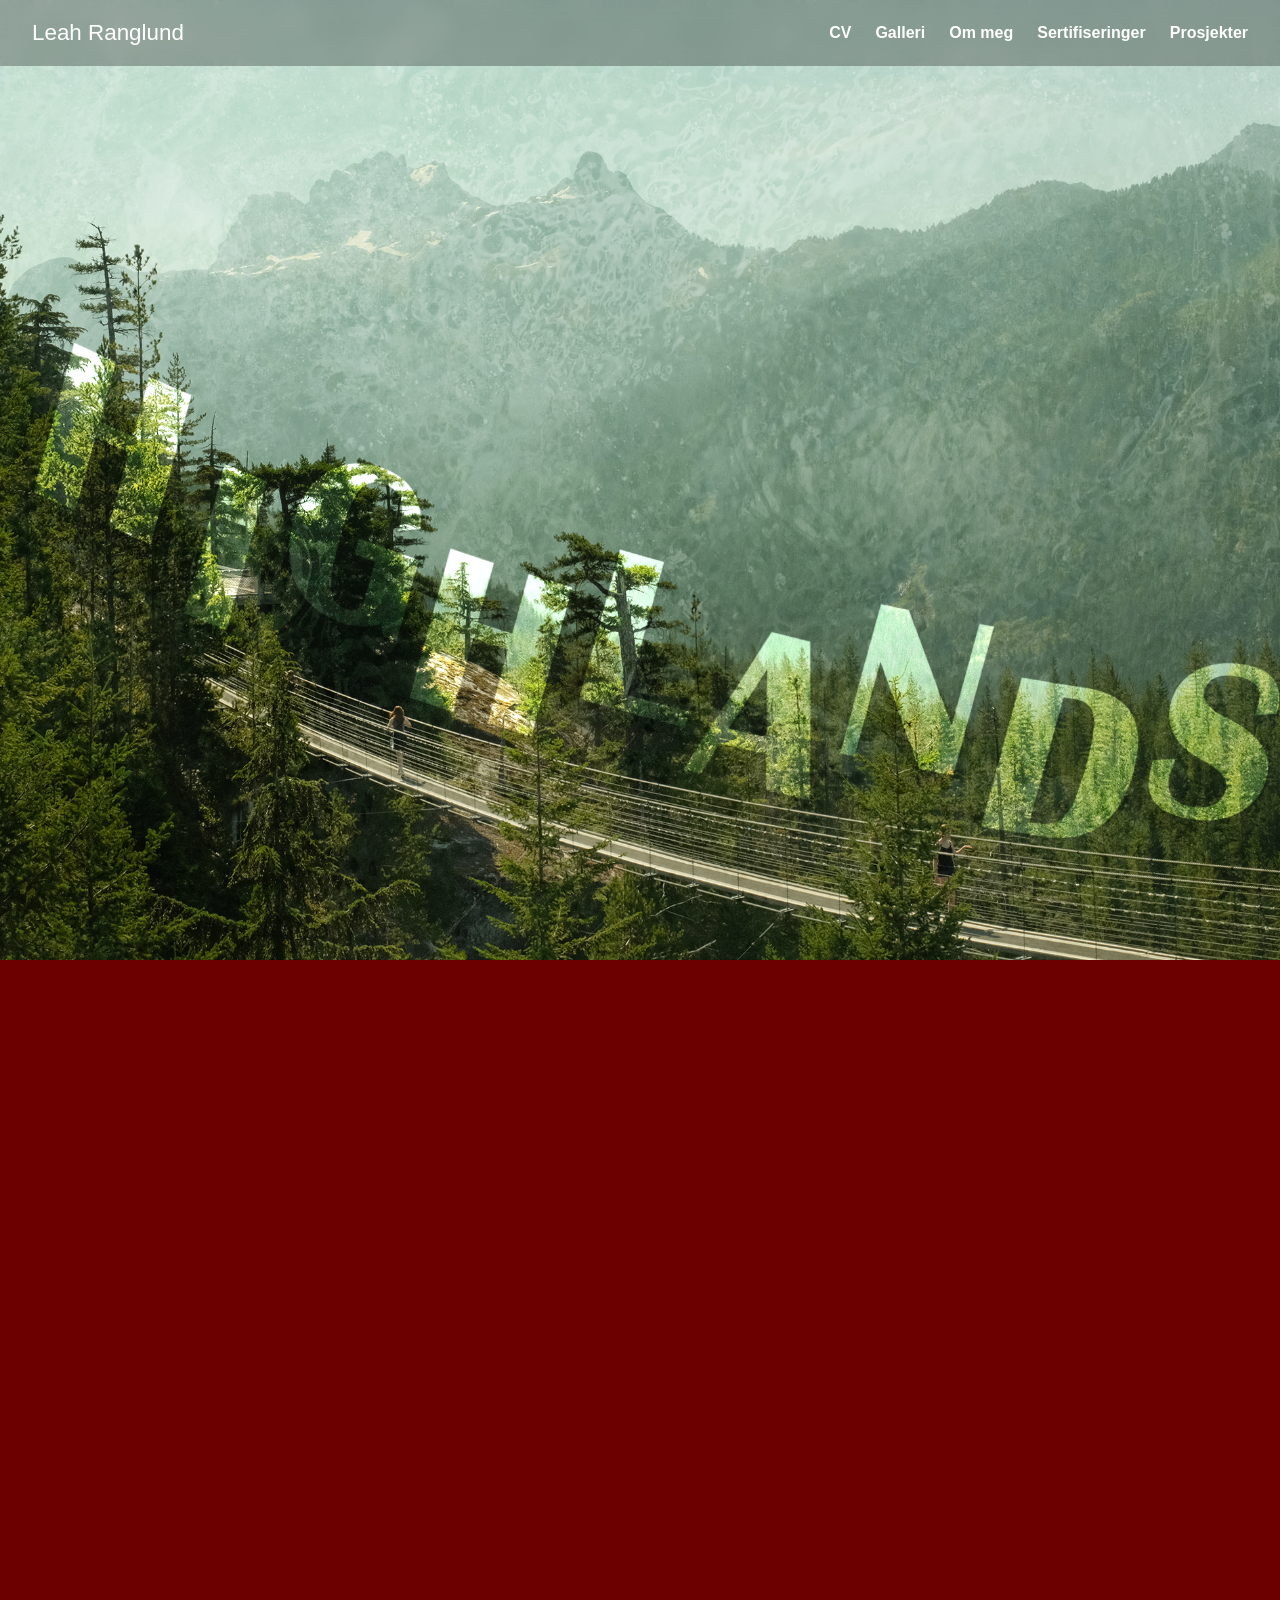
==== index.html @ 6a841941 "Changes made" ====
<!DOCTYPE html>
<html lang="no">
<head>
    <meta charset="UTF-8">
    <meta name="viewport" content="width=device-width, initial-scale=1.0">
    <title>Min portefølje</title>
    <link rel="stylesheet" href="styles.css">
</head>
<body class="home-body">
    <header class="home-header">
        <p class="logo">Leah Ranglund</p>

        <nav aria-label="Hovedmeny">
            <ul>
                <li><a href="CV/Leah_Ranglund_CV26.pdf" target="_blank" rel="noopener noreferrer">CV</a></li>
                <li><a href="Galleri.html">Galleri</a></li>
                <li><a href="Om-meg.html">Om meg</a></li>
                <li><a href="Sertifiseringer.html">Sertifiseringer</a></li>
                <li><a href="Prosjekter.html">Prosjekter</a></li>
            </ul>
        </nav>
    </header>

    <main class="home-main">
        <section class="home-hero" aria-label="Highlands-landskap">
            <img class="home-hero-image" src="Bilder/highlands.png" alt="Landskap fra Highlands" draggable="false">
            <svg class="home-mask-definitions" aria-hidden="true">
                <defs>
                    <filter id="reveal-softness">
                        <feGaussianBlur stdDeviation="4"></feGaussianBlur>
                    </filter>
                    <mask id="glass-reveal-mask" maskUnits="userSpaceOnUse" maskContentUnits="userSpaceOnUse">
                        <rect class="mask-background" x="0" y="0" fill="white"></rect>
                        <circle class="clear-point" cx="-1000" cy="-1000" r="50" fill="black" opacity="0" filter="url(#reveal-softness)"></circle>
                    </mask>
                </defs>
            </svg>
            <img class="home-glass-image" src="Bilder/Texturelabs_Glass_154S.jpg" alt="" aria-hidden="true" draggable="false">
        </section>
        <section class="home-next-section" aria-label="Neste del av porteføljen"></section>
    </main>

    <script>
        const hero = document.querySelector(".home-hero");
        const heroImage = document.querySelector(".home-hero-image");
        const maskSvg = document.querySelector(".home-mask-definitions");
        const mask = document.querySelector("#glass-reveal-mask");
        const maskBackground = document.querySelector(".mask-background");
        const clearPoint = document.querySelector(".clear-point");
        let targetX = -1000;
        let targetY = -1000;
        let pointerX = -1000;
        let pointerY = -1000;
        let animationFrame;
        let hideTimer;
        let isRevealing = false;

        function resizeMask() {
            const bounds = hero.getBoundingClientRect();
            maskSvg.setAttribute("viewBox", `0 0 ${bounds.width} ${bounds.height}`);
            mask.setAttribute("x", "0");
            mask.setAttribute("y", "0");
            mask.setAttribute("width", bounds.width);
            mask.setAttribute("height", bounds.height);
            maskBackground.setAttribute("x", "0");
            maskBackground.setAttribute("y", "0");
            maskBackground.setAttribute("width", bounds.width);
            maskBackground.setAttribute("height", bounds.height);
        }

        function animateReveal() {
            pointerX += (targetX - pointerX) * 0.14;
            pointerY += (targetY - pointerY) * 0.14;
            clearPoint.setAttribute("cx", pointerX);
            clearPoint.setAttribute("cy", pointerY);

            if (Math.abs(targetX - pointerX) > 0.6 || Math.abs(targetY - pointerY) > 0.6) {
                animationFrame = requestAnimationFrame(animateReveal);
            } else {
                pointerX = targetX;
                pointerY = targetY;
            }
        }

        function startReveal(event) {
            const bounds = hero.getBoundingClientRect();
            targetX = event.clientX - bounds.left;
            targetY = event.clientY - bounds.top;
            if (!isRevealing) {
                pointerX = targetX;
                pointerY = targetY;
                isRevealing = true;
            }

            clearPoint.setAttribute("opacity", "1");
            clearTimeout(hideTimer);
            cancelAnimationFrame(animationFrame);
            animationFrame = requestAnimationFrame(animateReveal);
        }

        resizeMask();
        window.addEventListener("resize", resizeMask);
        new ResizeObserver(resizeMask).observe(hero);
        heroImage.addEventListener("load", resizeMask);
        hero.addEventListener("pointermove", startReveal);
        hero.addEventListener("pointerleave", () => {
            hideTimer = setTimeout(() => {
                cancelAnimationFrame(animationFrame);
                isRevealing = false;
                targetX = -1000;
                targetY = -1000;
                pointerX = -1000;
                pointerY = -1000;
                clearPoint.setAttribute("cx", "-1000");
                clearPoint.setAttribute("cy", "-1000");
                clearPoint.setAttribute("opacity", "0");
            }, 900);
        });
    </script>
</body>
</html>
---- styles.css ----
:root {
    --marineblaa: #6c0000;
    --marineblaa-lys: #ddecff;
    --hvit: #ffffff;
}

* {
    box-sizing: border-box;
}

body {
    margin: 0;
    min-height: 100vh;
    background: var(--marineblaa);
    color: var(--hvit);
    font-family: Arial, sans-serif;
    transition: background-color 500ms ease, color 500ms ease;
}

body.spotify-playing {
    --marineblaa: #FFCD6C;
    --marineblaa-lys: #FFBB33;
    --hvit: #D8631F;
    --music-control-background: #D14032;
    --music-control-foreground: #ffffff;
}

body.spotify-playing--angeline {
    --marineblaa: #FFF8CA;
    --marineblaa-lys: #6B0B0C;
    --hvit: #2D120D;
    --music-control-background: #CDE3E8;
    --music-control-foreground: #2D120D;
}

body.spotify-playing--reverse-psychology {
    --marineblaa: #d00502;
    --marineblaa-lys: #95e1ff;
    --hvit: #fff1d6;
    --music-control-background: #37a3cc;
    --music-control-foreground: #142c3a;
}

.home-body {
    background: var(--marineblaa);
}

.home-header {
    position: absolute;
    z-index: 3;
    inset: 0 0 auto;
    background: rgb(0 0 0 / 28%);
    backdrop-filter: blur(8px);
}

.home-main {
    width: 100%;
    max-width: none;
    margin: 0;
    padding: 0;
}

.home-hero {
    position: relative;
    width: 100%;
    aspect-ratio: 1890 / 1417;
    height: auto;
    min-height: 0;
    padding: 0;
    overflow: hidden;
    background: #263746;
    isolation: isolate;
}

.home-hero-image {
    position: absolute;
    inset: 0;
    z-index: 1;
    display: block;
    width: 100%;
    height: 100%;
    object-fit: contain;
    user-select: none;
}

.home-mask-definitions {
    position: absolute;
    z-index: 0;
    inset: 0;
    width: 100%;
    height: 100%;
    overflow: visible;
    pointer-events: none;
}

.home-glass-image {
    position: absolute;
    z-index: 2;
    inset: 0;
    display: block;
    width: 100%;
    height: 100%;
    object-fit: fill;
    object-position: center;
    opacity: 0.62;
    mix-blend-mode: soft-light;
    mask: url(#glass-reveal-mask);
    -webkit-mask: url(#glass-reveal-mask);
    mask-size: 100% 100%;
    -webkit-mask-size: 100% 100%;
    mask-position: 0 0;
    -webkit-mask-position: 0 0;
    mask-repeat: no-repeat;
    -webkit-mask-repeat: no-repeat;
    mask-origin: border-box;
    mask-clip: border-box;
    pointer-events: none;
}

.about-section {
    display: grid;
    grid-template-columns: minmax(0, 1fr) minmax(0, 8cm);
    align-items: start;
    gap: 2rem;
}

.about-music {
    display: grid;
    justify-items: center;
    gap: 0.25rem;
    width: min(8cm, 100%);
}

.record-player {
    position: relative;
    display: grid;
    place-items: center;
    width: 100%;
    aspect-ratio: 1;
}

.record-cover {
    display: block;
    width: 100%;
    height: 100%;
    aspect-ratio: 1;
    border-radius: 50%;
    object-fit: cover;
    animation: vinyl-spin 8s linear infinite;
    pointer-events: none;
}

.spotify-player {
    width: 100%;
    max-width: 8cm;
}

.spotify-player iframe {
    display: block;
    width: 100%;
    height: 88px;
    border: 0;
    border-radius: 10px;
}

.spotify-controls {
    display: flex;
    justify-content: center;
    gap: 0.4rem;
    margin-top: 0.35rem;
}

.spotify-control {
    display: grid;
    place-items: center;
    width: 2rem;
    height: 2rem;
    padding: 0;
    border: 1px solid rgb(255 255 255 / 65%);
    border-radius: 50%;
    background: var(--music-control-background, var(--marineblaa-lys));
    color: var(--music-control-foreground, var(--marineblaa));
    font-size: 0.95rem;
    cursor: pointer;
    transition: background-color 500ms ease, color 500ms ease, transform 150ms ease;
}

.spotify-control:hover:not(:disabled) {
    transform: scale(1.08);
}

.spotify-control:disabled {
    cursor: not-allowed;
    opacity: 0.45;
}

@keyframes vinyl-spin {
    to { transform: rotate(360deg); }
}

.home-next-section {
    min-height: 100vh;
    padding: 0;
    background: var(--marineblaa);
}

header {
    display: flex;
    align-items: center;
    justify-content: space-between;
    gap: 2rem;
    padding: 1.25rem 2rem;
    background: var(--marineblaa-lys);
    transition: background-color 500ms ease, color 500ms ease;
}

.logo {
    margin: 0;
    font-size: 1.4rem;
}

.logo a {
    color: var(--hvit);
    text-decoration: none;
}

nav ul {
    display: flex;
    gap: 1.5rem;
    margin: 0;
    padding: 0;
    list-style: none;
}

nav a {
    color: var(--hvit);
    text-decoration: none;
    font-weight: bold;
}

nav a:hover,
nav a:focus-visible {
    text-decoration: underline;
}

main {
    max-width: 1000px;
    margin: 0 auto;
    padding: 5rem 2rem;
}

section {
    min-height: 45vh;
    padding: 3rem 0;
}

.gallery-page {
    max-width: none;
}

.gallery-body header {
    position: fixed;
    z-index: 5;
    top: 0;
    right: 0;
    left: 0;
}

.gallery-body main {
    max-width: none;
    height: 100vh;
    padding: 0;
}

.gallery-body section {
    height: 100%;
    min-height: 0;
    padding: 0;
}

.gallery-window {
    height: 100%;
    margin-top: 0;
    overflow: auto;
    background: #04152d;
    cursor: grab;
    scrollbar-width: none;
    -ms-overflow-style: none;
}

.gallery-window::-webkit-scrollbar {
    display: none;
}

.gallery-window:active {
    cursor: grabbing;
}

.gallery-grid {
    display: grid;
    grid-template-columns: repeat(9, minmax(180px, 24vw));
    gap: 0;
    width: max-content;
    padding: 0;
}

.gallery-grid img {
    display: block;
    width: 100%;
    aspect-ratio: 4 / 3;
    object-fit: cover;
    background: var(--marineblaa-lys);
    transition: transform 180ms ease, opacity 180ms ease;
}

.gallery-grid img:hover {
    z-index: 1;
    transform: scale(1.04);
}

.image-lightbox {
    position: fixed;
    z-index: 10;
    inset: 0;
    display: flex;
    align-items: center;
    justify-content: center;
    padding: 2rem;
    background: rgb(0 0 0 / 88%);
    opacity: 0;
    pointer-events: none;
    transition: opacity 180ms ease;
}

.image-lightbox.is-open {
    opacity: 1;
    pointer-events: auto;
}

.image-lightbox img {
    display: block;
    max-width: min(90vw, 1400px);
    max-height: 90vh;
    object-fit: contain;
    border: 2px solid var(--hvit);
    cursor: pointer;
}

h1 {
    font-size: clamp(2.5rem, 7vw, 5rem);
}

h2 {
    font-size: 2.5rem;
}

.project-item {
    display: grid;
    grid-template-columns: minmax(220px, 0.8fr) minmax(0, 1.2fr);
    align-items: center;
    gap: 2rem;
    margin-top: 3rem;
    padding: 2rem 0;
    border-top: 1px solid rgb(255 255 255 / 25%);
}

.project-description {
    min-height: 220px;
    padding: 1.5rem;
    border-left: 4px solid var(--marineblaa-lys);
    background: rgb(255 255 255 / 8%);
}

.project-description h2 {
    margin-top: 0;
    font-size: 2rem;
}

.flipbook {
    width: 100%;
    max-width: 520px;
    justify-self: center;
}

.flipbook-controls {
    display: flex;
    align-items: center;
    justify-content: space-between;
    gap: 1rem;
    margin-bottom: 0.75rem;
}

.magazine-spread {
    display: flex;
    width: min(100%, 620px);
    margin: 0 auto;
    background: var(--hvit);
    box-shadow: 0 1rem 3rem rgb(0 0 0 / 35%);
    transform-origin: center;
}

.magazine-spread.is-single-page {
    justify-content: center;
    width: auto;
}

.spread-page {
    flex: 1 1 50%;
    min-width: 0;
    background: var(--hvit);
}

.spread-page[hidden] {
    display: none !important;
}

.magazine-spread.is-cover .spread-page {
    cursor: pointer;
}

.spread-page + .spread-page {
    border-left: 1px solid rgb(0 0 0 / 16%);
}

.spread-page canvas {
    display: block;
    width: 100%;
    height: auto;
}

.magazine-spread.turn-next {
    animation: turn-next 350ms ease;
}

.magazine-spread.turn-previous {
    animation: turn-previous 350ms ease;
}

.magazine-button {
    flex: 0 0 2.75rem;
    width: 2.75rem;
    height: 2.75rem;
    border: 1px solid var(--hvit);
    border-radius: 50%;
    background: var(--marineblaa-lys);
    color: var(--hvit);
    font-size: 1.5rem;
    cursor: pointer;
}

.magazine-button:disabled {
    cursor: not-allowed;
    opacity: 0.35;
}

.page-counter {
    flex: 1;
    margin: 0;
    text-align: center;
}

@keyframes turn-next {
    0% { transform: perspective(900px) rotateY(8deg); opacity: 0.5; }
    100% { transform: perspective(900px) rotateY(0); opacity: 1; }
}

@keyframes turn-previous {
    0% { transform: perspective(900px) rotateY(-8deg); opacity: 0.5; }
    100% { transform: perspective(900px) rotateY(0); opacity: 1; }
}

@media (max-width: 700px) {
    .home-header {
        gap: 1rem;
    }

    .home-mist {
        backdrop-filter: blur(6px) saturate(0.78) brightness(1.05);
        -webkit-backdrop-filter: blur(6px) saturate(0.78) brightness(1.05);
        mask-image: radial-gradient(circle 48px at var(--pointer-x) var(--pointer-y), transparent 0 10px, #000 48px);
        -webkit-mask-image: radial-gradient(circle 48px at var(--pointer-x) var(--pointer-y), transparent 0 10px, #000 48px);
    }

    header {
        align-items: flex-start;
        flex-direction: column;
        padding: 1rem;
    }

    nav ul {
        flex-wrap: wrap;
        gap: 0.75rem 1rem;
    }

    main {
        padding: 3rem 1rem;
    }

    .gallery-window {
        height: 65vh;
    }

    .gallery-grid {
        grid-template-columns: repeat(9, 72vw);
    }

    .project-item {
        grid-template-columns: 1fr;
        gap: 1.25rem;
        margin-top: 2rem;
        padding: 1.5rem 0;
    }

    .magazine-spread {
        width: 100%;
    }

    .project-description {
        min-height: 0;
        padding: 1rem;
    }

    .project-description h2 {
        font-size: 1.7rem;
    }

    .magazine-button {
        flex-basis: 2.5rem;
        width: 2.5rem;
        height: 2.5rem;
    }

    .about-section {
        grid-template-columns: 1fr;
        gap: 1.5rem;
    }

    .about-music {
        justify-self: end;
    }
}
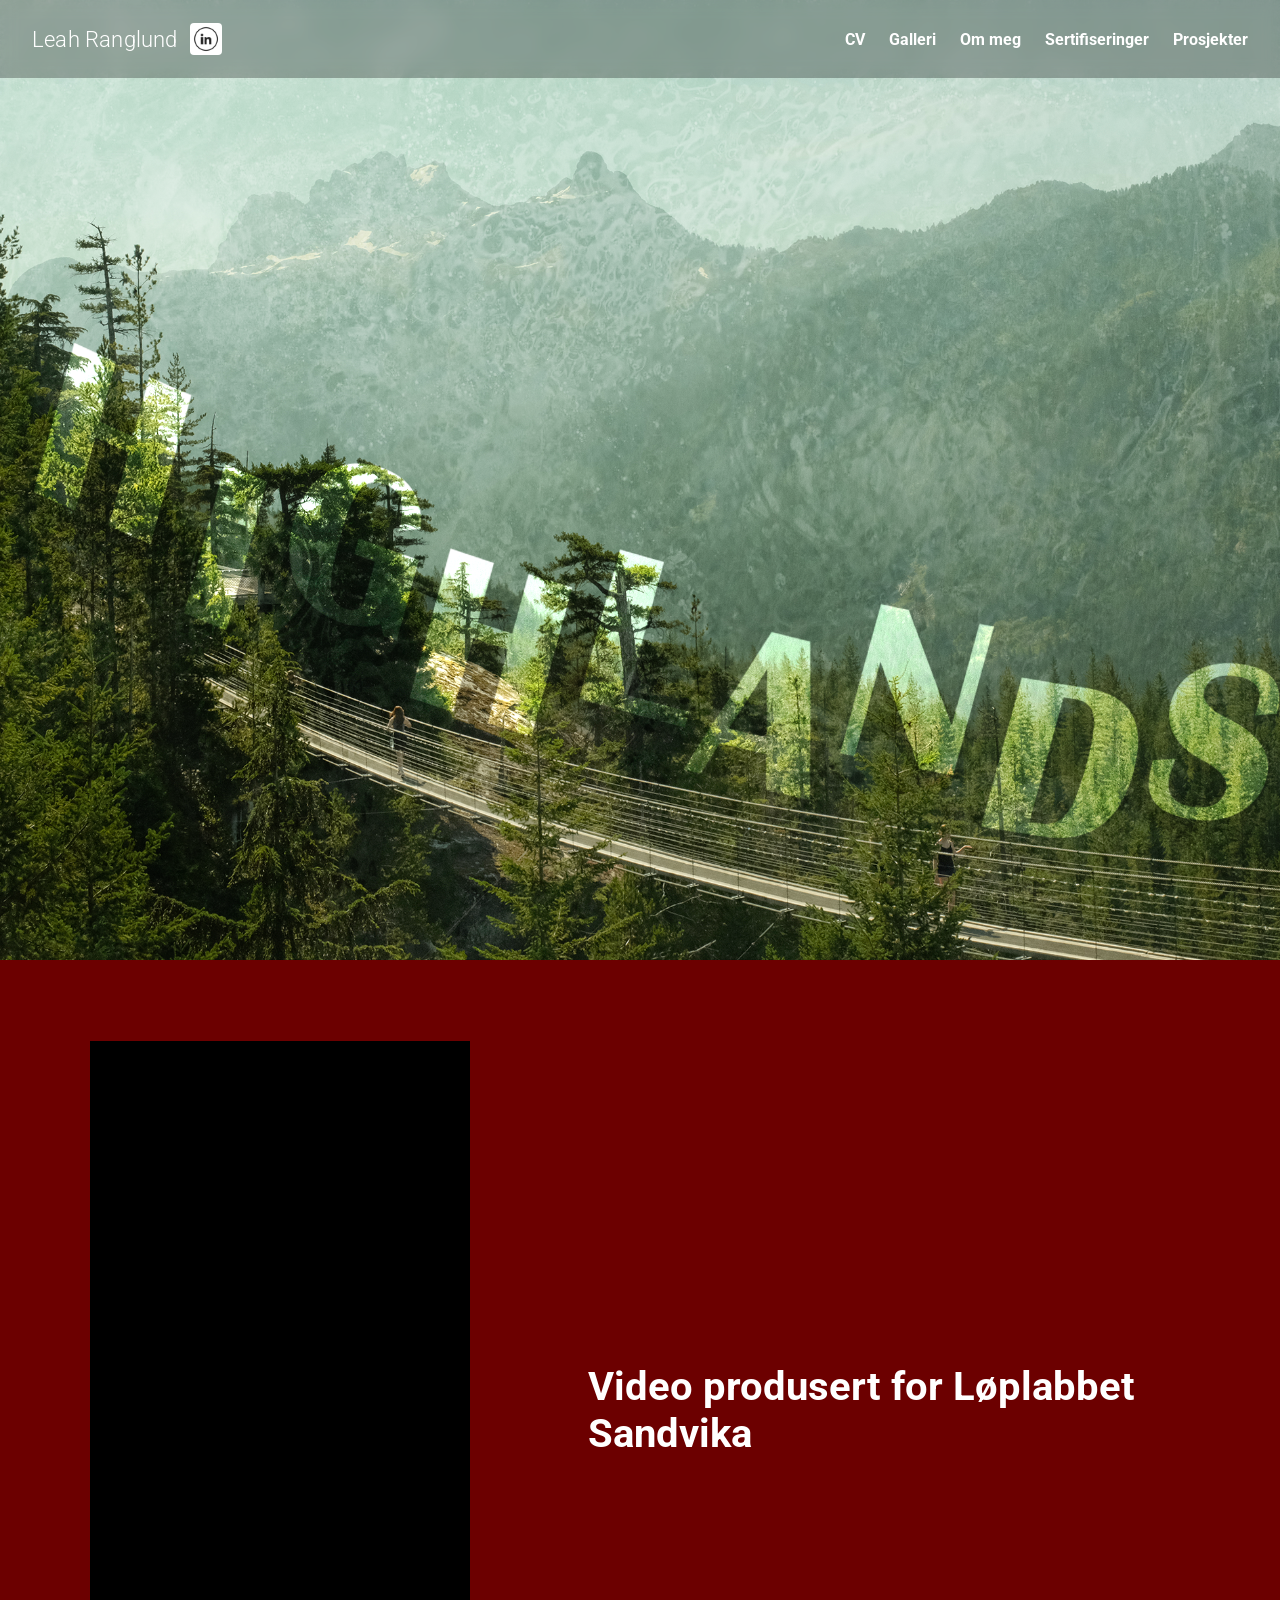
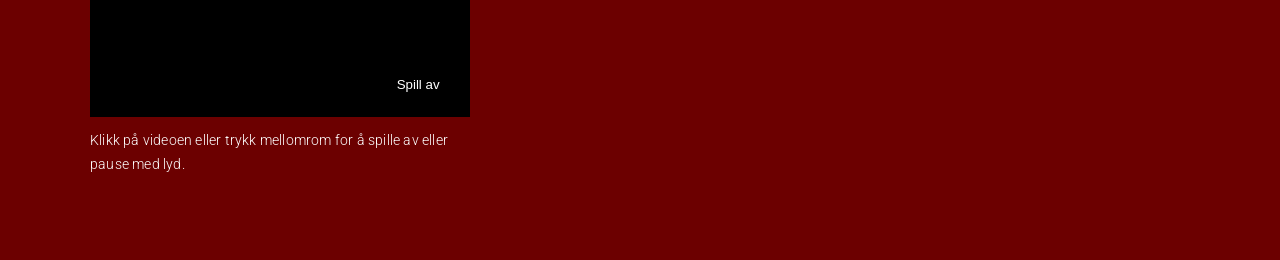
==== commit e6b0feb5: "endringer" ====
--- a/index.html
+++ b/index.html
@@ -4,11 +4,17 @@
     <meta charset="UTF-8">
     <meta name="viewport" content="width=device-width, initial-scale=1.0">
     <title>Min portefølje</title>
+    <link href="https://fonts.googleapis.com/css2?family=Roboto:wght@300;400&display=swap" rel="stylesheet">
     <link rel="stylesheet" href="styles.css">
 </head>
 <body class="home-body">
     <header class="home-header">
-        <p class="logo">Leah Ranglund</p>
+        <div class="header-brand">
+            <p class="logo">Leah Ranglund</p>
+            <a class="linkedin-link" href="https://www.linkedin.com/in/leah-ranglund-330333166/" target="_blank" rel="noopener noreferrer" aria-label="Leah Ranglund på LinkedIn">
+                <img src="Bilder/linkedin%20icon.jpg" alt="">
+            </a>
+        </div>
 
         <nav aria-label="Hovedmeny">
             <ul>
@@ -37,12 +43,28 @@
             </svg>
             <img class="home-glass-image" src="Bilder/Texturelabs_Glass_154S.jpg" alt="" aria-hidden="true" draggable="false">
         </section>
-        <section class="home-next-section" aria-label="Neste del av porteføljen"></section>
+        <section class="home-next-section" aria-label="Videoproduksjon">
+            <div class="home-video-content">
+                <div class="home-video-player">
+                    <button class="home-video-toggle" type="button" aria-label="Spill av Try on tour-video med lyd" aria-pressed="false">
+                        <video class="home-video" playsinline preload="metadata" loop aria-hidden="true">
+                            <source src="Video/Try%20on%20tour.mp4" type="video/mp4">
+                        </video>
+                        <span class="home-video-overlay" aria-hidden="true">Spill av</span>
+                    </button>
+                    <p class="home-video-hint">Klikk på videoen eller trykk mellomrom for å spille av eller pause med lyd.</p>
+                </div>
+                <h2>Video produsert for Løplabbet Sandvika</h2>
+            </div>
+        </section>
     </main>
 
     <script>
         const hero = document.querySelector(".home-hero");
         const heroImage = document.querySelector(".home-hero-image");
+        const video = document.querySelector(".home-video");
+        const videoToggle = document.querySelector(".home-video-toggle");
+        const videoOverlay = document.querySelector(".home-video-overlay");
         const maskSvg = document.querySelector(".home-mask-definitions");
         const mask = document.querySelector("#glass-reveal-mask");
         const maskBackground = document.querySelector(".mask-background");
@@ -116,6 +138,43 @@
                 clearPoint.setAttribute("opacity", "0");
             }, 900);
         });
+
+        function updateVideoControl() {
+            const isPlaying = !video.paused;
+            videoToggle.setAttribute("aria-pressed", String(isPlaying));
+            videoToggle.setAttribute(
+                "aria-label",
+                `${isPlaying ? "Pause" : "Spill av"} Try on tour-video med lyd`
+            );
+            videoOverlay.textContent = isPlaying ? "Pause" : "Spill av";
+        }
+
+        videoToggle.addEventListener("click", () => {
+            if (video.paused) {
+                video.play();
+            } else {
+                video.pause();
+            }
+        });
+        video.addEventListener("play", updateVideoControl);
+        video.addEventListener("pause", updateVideoControl);
+        document.addEventListener("keydown", (event) => {
+            if (event.code !== "Space" || event.repeat || event.altKey || event.ctrlKey || event.metaKey) {
+                return;
+            }
+
+            const target = event.target;
+            if (target instanceof HTMLElement && target.closest("a, button, input, select, textarea, [contenteditable='true']")) {
+                return;
+            }
+
+            event.preventDefault();
+            if (video.paused) {
+                video.play();
+            } else {
+                video.pause();
+            }
+        });
     </script>
 </body>
 </html>
--- a/styles.css
+++ b/styles.css
@@ -1,6 +1,6 @@
 :root {
     --marineblaa: #6c0000;
-    --marineblaa-lys: #ddecff;
+    --marineblaa-lys: #c0dbfe;
     --hvit: #ffffff;
 }
 
@@ -13,8 +13,14 @@
     min-height: 100vh;
     background: var(--marineblaa);
     color: var(--hvit);
-    font-family: Arial, sans-serif;
+    font-family: "Roboto", sans-serif;
+    font-weight: 300;
     transition: background-color 500ms ease, color 500ms ease;
+}
+p {
+    line-height: 1.7;
+    margin-bottom: 1.2rem;
+    letter-spacing: 0.2px; /* gjør tynn font penere */
 }
 
 body.spotify-playing {
@@ -199,9 +205,64 @@
 }
 
 .home-next-section {
+    display: flex;
+    align-items: center;
+    justify-content: center;
     min-height: 100vh;
-    padding: 0;
+    padding: 4rem 2rem;
     background: var(--marineblaa);
+}
+
+.home-video-content {
+    display: grid;
+    grid-template-columns: minmax(220px, 0.7fr) minmax(0, 1fr);
+    align-items: center;
+    gap: clamp(2rem, 6vw, 5rem);
+    width: min(100%, 1100px);
+}
+
+.home-video-player {
+    min-width: 0;
+    width: min(100%, 380px);
+}
+
+.home-video-toggle {
+    position: relative;
+    display: block;
+    width: 100%;
+    padding: 0;
+    overflow: hidden;
+    border: 0;
+    background: #000;
+    color: #fff;
+    cursor: pointer;
+}
+
+.home-video {
+    display: block;
+    width: 100%;
+    aspect-ratio: 9 / 16;
+    object-fit: contain;
+}
+
+.home-video-overlay {
+    position: absolute;
+    right: 1rem;
+    bottom: 1rem;
+    padding: 0.55rem 0.9rem;
+    border-radius: 999px;
+    background: rgb(0 0 0 / 75%);
+    font-weight: 400;
+}
+
+.home-video-toggle:focus-visible {
+    outline: 3px solid #fff;
+    outline-offset: 4px;
+}
+
+.home-video-hint {
+    margin: 0.75rem 0 0;
+    font-size: 0.9rem;
 }
 
 header {
@@ -217,6 +278,27 @@
 .logo {
     margin: 0;
     font-size: 1.4rem;
+}
+
+.header-brand {
+    display: flex;
+    align-items: center;
+    gap: 0.75rem;
+}
+
+.linkedin-link {
+    display: inline-flex;
+    width: 2rem;
+    height: 2rem;
+    flex: 0 0 auto;
+}
+
+.linkedin-link img {
+    display: block;
+    width: 100%;
+    height: 100%;
+    object-fit: contain;
+    border-radius: 0.25rem;
 }
 
 .logo a {
@@ -474,6 +556,15 @@
         gap: 1rem;
     }
 
+    .home-video-content {
+        grid-template-columns: 1fr;
+        gap: 1.5rem;
+    }
+
+    .home-video-content h2 {
+        font-size: clamp(1.7rem, 7vw, 2.5rem);
+    }
+
     .home-mist {
         backdrop-filter: blur(6px) saturate(0.78) brightness(1.05);
         -webkit-backdrop-filter: blur(6px) saturate(0.78) brightness(1.05);
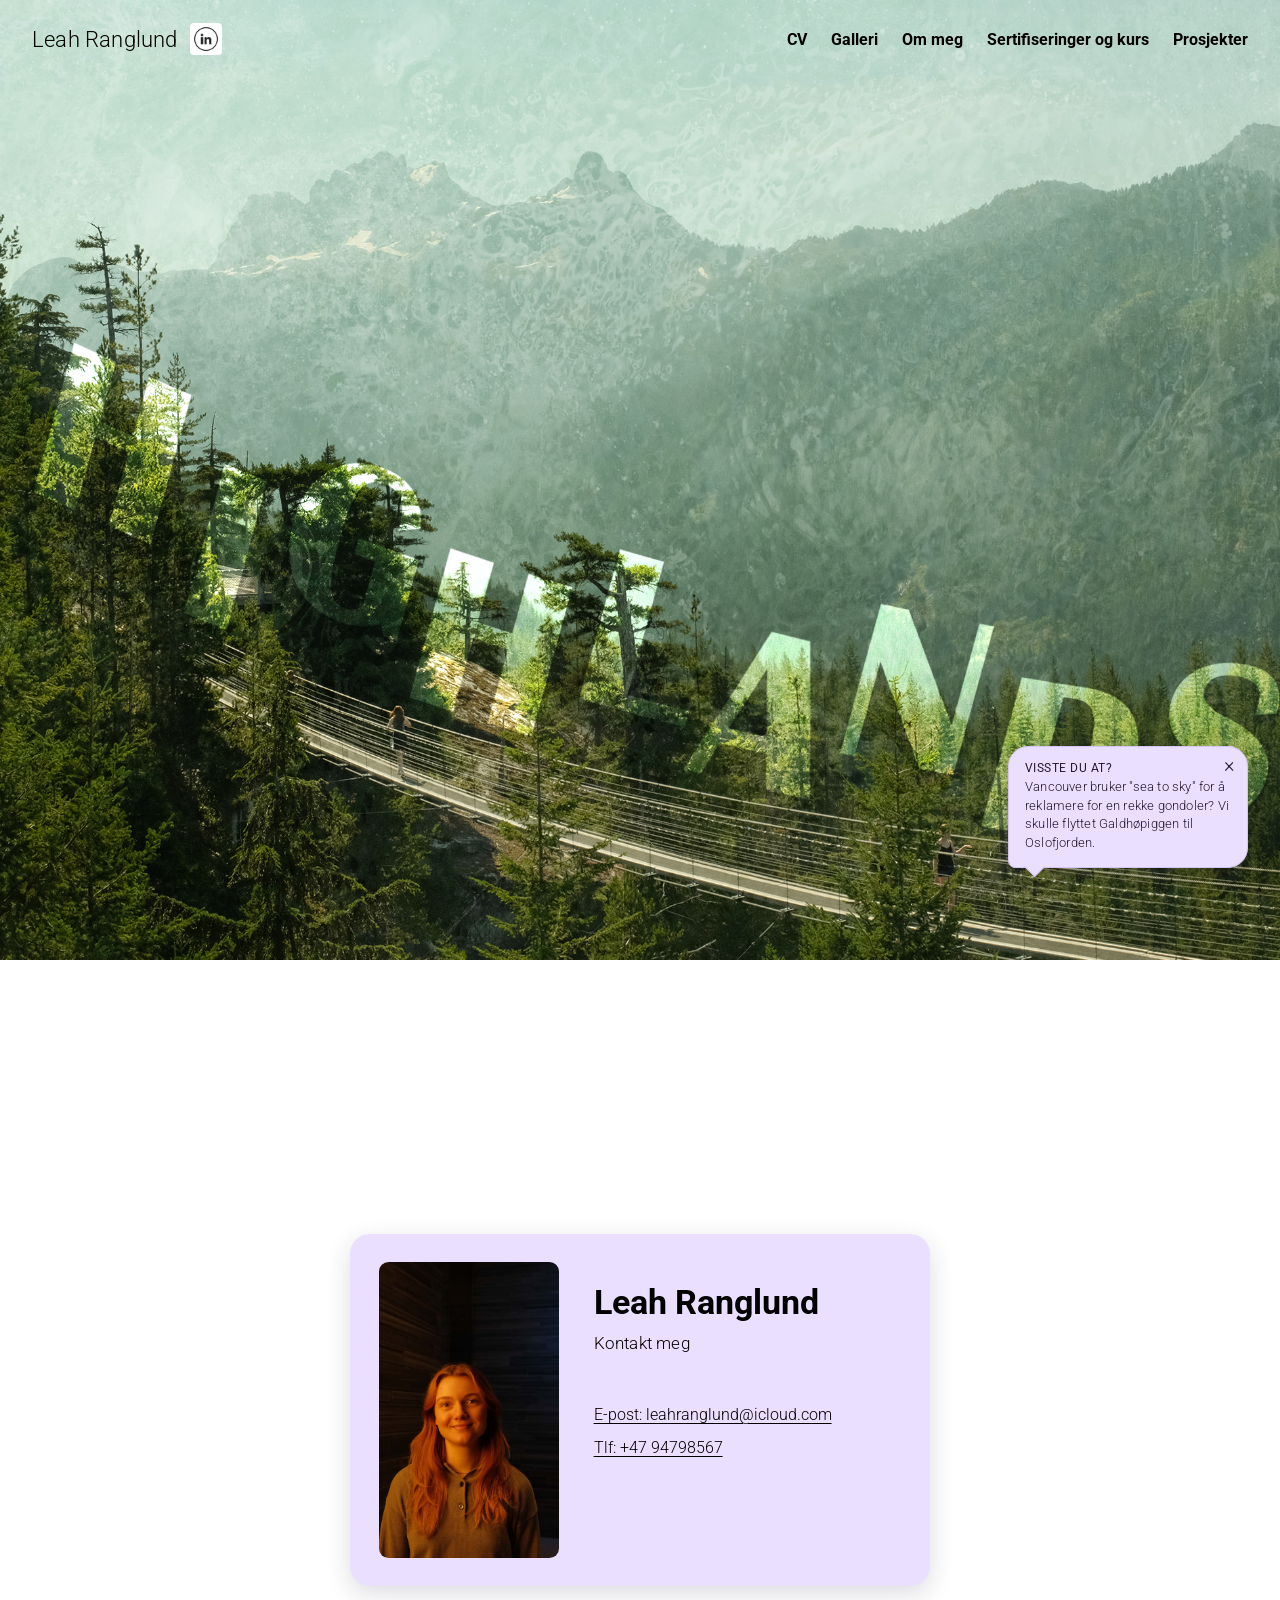
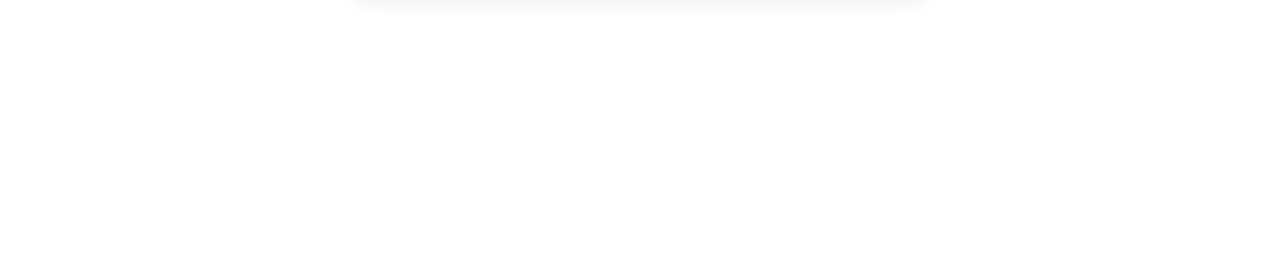
==== commit d4aed900: "Oppdater porteføljen Co-authored-by: Copilot <223556219+Copilot@users.noreply.github.com>" ====
--- a/index.html
+++ b/index.html
@@ -5,7 +5,8 @@
     <meta name="viewport" content="width=device-width, initial-scale=1.0">
     <title>Min portefølje</title>
     <link href="https://fonts.googleapis.com/css2?family=Roboto:wght@300;400&display=swap" rel="stylesheet">
-    <link rel="stylesheet" href="styles.css">
+    <link rel="stylesheet" href="styles.css?v=20261015-2">
+    <script src="fun-fact.js?v=20261013-1" defer></script>
 </head>
 <body class="home-body">
     <header class="home-header">
@@ -21,7 +22,7 @@
                 <li><a href="CV/Leah_Ranglund_CV26.pdf" target="_blank" rel="noopener noreferrer">CV</a></li>
                 <li><a href="Galleri.html">Galleri</a></li>
                 <li><a href="Om-meg.html">Om meg</a></li>
-                <li><a href="Sertifiseringer.html">Sertifiseringer</a></li>
+                <li><a href="Sertifiseringer.html">Sertifiseringer og kurs</a></li>
                 <li><a href="Prosjekter.html">Prosjekter</a></li>
             </ul>
         </nav>
@@ -29,152 +30,218 @@
 
     <main class="home-main">
         <section class="home-hero" aria-label="Highlands-landskap">
+            <img class="home-sailboat-image" src="Bilder/sailboat.jpg" alt="" aria-hidden="true" draggable="false">
             <img class="home-hero-image" src="Bilder/highlands.png" alt="Landskap fra Highlands" draggable="false">
-            <svg class="home-mask-definitions" aria-hidden="true">
-                <defs>
-                    <filter id="reveal-softness">
-                        <feGaussianBlur stdDeviation="4"></feGaussianBlur>
-                    </filter>
-                    <mask id="glass-reveal-mask" maskUnits="userSpaceOnUse" maskContentUnits="userSpaceOnUse">
-                        <rect class="mask-background" x="0" y="0" fill="white"></rect>
-                        <circle class="clear-point" cx="-1000" cy="-1000" r="50" fill="black" opacity="0" filter="url(#reveal-softness)"></circle>
-                    </mask>
-                </defs>
-            </svg>
-            <img class="home-glass-image" src="Bilder/Texturelabs_Glass_154S.jpg" alt="" aria-hidden="true" draggable="false">
+            <canvas class="home-highlands-overlay" aria-hidden="true"></canvas>
+            <canvas class="home-glass-overlay" aria-hidden="true"></canvas>
+            <img class="home-glass-texture" src="Bilder/Texturelabs_Glass_154S.jpg" alt="" aria-hidden="true" draggable="false">
         </section>
-        <section class="home-next-section" aria-label="Videoproduksjon">
-            <div class="home-video-content">
-                <div class="home-video-player">
-                    <button class="home-video-toggle" type="button" aria-label="Spill av Try on tour-video med lyd" aria-pressed="false">
-                        <video class="home-video" playsinline preload="metadata" loop aria-hidden="true">
-                            <source src="Video/Try%20on%20tour.mp4" type="video/mp4">
-                        </video>
-                        <span class="home-video-overlay" aria-hidden="true">Spill av</span>
-                    </button>
-                    <p class="home-video-hint">Klikk på videoen eller trykk mellomrom for å spille av eller pause med lyd.</p>
+        <section class="home-next-section" id="visittkort" aria-label="Visittkort">
+            <div class="home-business-card">
+                <div class="home-business-card-photo">
+                    <img src="Bilder/Profilbilde.jpg" alt="Portrett av Leah Ranglund">
                 </div>
-                <h2>Video produsert for Løplabbet Sandvika</h2>
+                <div class="home-business-card-contact">
+                    <h2>Leah Ranglund</h2>
+                    <p class="home-business-card-contact-label">Kontakt meg</p>
+                    <a href="mailto:leahranglund@icloud.com">E-post: leahranglund@icloud.com</a>
+                    <a href="tel:+4794798567">Tlf: +47 94798567</a>
+                </div>
             </div>
         </section>
     </main>
+    <aside class="fun-fact" aria-label="Fun fact om forsiden">
+        <button class="fun-fact-close" type="button" aria-label="Lukk fun fact">&times;</button>
+        <span class="fun-fact-label">Visste du at?</span>
+        <p>Vancouver bruker "sea to sky" for å reklamere for en rekke gondoler? Vi skulle flyttet Galdhøpiggen til Oslofjorden.</p>
+    </aside>
 
     <script>
         const hero = document.querySelector(".home-hero");
         const heroImage = document.querySelector(".home-hero-image");
-        const video = document.querySelector(".home-video");
-        const videoToggle = document.querySelector(".home-video-toggle");
-        const videoOverlay = document.querySelector(".home-video-overlay");
-        const maskSvg = document.querySelector(".home-mask-definitions");
-        const mask = document.querySelector("#glass-reveal-mask");
-        const maskBackground = document.querySelector(".mask-background");
-        const clearPoint = document.querySelector(".clear-point");
-        let targetX = -1000;
-        let targetY = -1000;
+        const highlandsCanvas = document.querySelector(".home-highlands-overlay");
+        const highlandsContext = highlandsCanvas.getContext("2d");
+        const glassImage = document.querySelector(".home-glass-texture");
+        const glassCanvas = document.querySelector(".home-glass-overlay");
+        const glassContext = glassCanvas.getContext("2d");
+        const trailLifetime = 1400;
+        const trailMarks = [];
         let pointerX = -1000;
         let pointerY = -1000;
-        let animationFrame;
+        let trailFrame;
         let hideTimer;
         let isRevealing = false;
-
-        function resizeMask() {
-            const bounds = hero.getBoundingClientRect();
-            maskSvg.setAttribute("viewBox", `0 0 ${bounds.width} ${bounds.height}`);
-            mask.setAttribute("x", "0");
-            mask.setAttribute("y", "0");
-            mask.setAttribute("width", bounds.width);
-            mask.setAttribute("height", bounds.height);
-            maskBackground.setAttribute("x", "0");
-            maskBackground.setAttribute("y", "0");
-            maskBackground.setAttribute("width", bounds.width);
-            maskBackground.setAttribute("height", bounds.height);
-        }
-
-        function animateReveal() {
-            pointerX += (targetX - pointerX) * 0.14;
-            pointerY += (targetY - pointerY) * 0.14;
-            clearPoint.setAttribute("cx", pointerX);
-            clearPoint.setAttribute("cy", pointerY);
-
-            if (Math.abs(targetX - pointerX) > 0.6 || Math.abs(targetY - pointerY) > 0.6) {
-                animationFrame = requestAnimationFrame(animateReveal);
+        let lastTrailPoint;
+
+        function resizeRevealCanvas() {
+            const bounds = hero.getBoundingClientRect();
+            const pixelRatio = Math.min(window.devicePixelRatio || 1, 2);
+            highlandsCanvas.width = Math.round(bounds.width * pixelRatio);
+            highlandsCanvas.height = Math.round(bounds.height * pixelRatio);
+            highlandsContext.setTransform(pixelRatio, 0, 0, pixelRatio, 0, 0);
+            glassCanvas.width = Math.round(bounds.width * pixelRatio);
+            glassCanvas.height = Math.round(bounds.height * pixelRatio);
+            glassContext.setTransform(pixelRatio, 0, 0, pixelRatio, 0, 0);
+            drawHeroLayers(performance.now());
+        }
+
+        function eraseSmokeSpot(context, x, y, radius, opacity) {
+            const gradient = context.createRadialGradient(x, y, radius * 0.12, x, y, radius);
+            gradient.addColorStop(0, `rgba(0, 0, 0, ${opacity})`);
+            gradient.addColorStop(0.68, `rgba(0, 0, 0, ${opacity * 0.82})`);
+            gradient.addColorStop(1, "rgba(0, 0, 0, 0)");
+            context.fillStyle = gradient;
+            context.beginPath();
+            context.arc(x, y, radius, 0, Math.PI * 2);
+            context.fill();
+        }
+
+        function drawHeroLayers(now) {
+            drawHighlandsReveal(now);
+            drawRevealCanvas(now);
+        }
+
+        function drawHighlandsReveal(now) {
+            const bounds = hero.getBoundingClientRect();
+            highlandsContext.clearRect(0, 0, bounds.width, bounds.height);
+            if (heroImage.complete && heroImage.naturalWidth > 0) {
+                highlandsContext.globalCompositeOperation = "source-over";
+                highlandsContext.drawImage(heroImage, 0, 0, bounds.width, bounds.height);
+                highlandsContext.globalCompositeOperation = "destination-out";
+
+                for (const mark of trailMarks) {
+                    const progress = (now - mark.createdAt) / trailLifetime;
+                    if (progress < 1) {
+                        eraseSmokeSpot(highlandsContext, mark.x, mark.y, mark.radius, mark.opacity * (1 - progress));
+                    }
+                }
+
+                if (isRevealing) {
+                    eraseSmokeSpot(highlandsContext, pointerX, pointerY, 62, 0.98);
+                }
+            }
+            highlandsContext.globalCompositeOperation = "source-over";
+        }
+
+        function drawRevealCanvas(now) {
+            const bounds = hero.getBoundingClientRect();
+            glassContext.clearRect(0, 0, bounds.width, bounds.height);
+            if (glassImage.complete && glassImage.naturalWidth > 0) {
+                glassContext.globalCompositeOperation = "source-over";
+                glassContext.drawImage(glassImage, 0, 0, bounds.width, bounds.height);
+                glassContext.globalCompositeOperation = "destination-out";
+            }
+
+            for (let index = trailMarks.length - 1; index >= 0; index -= 1) {
+                const mark = trailMarks[index];
+                const progress = (now - mark.createdAt) / trailLifetime;
+                if (progress >= 1) {
+                    trailMarks.splice(index, 1);
+                } else {
+                    eraseSmokeSpot(glassContext, mark.x, mark.y, mark.radius, mark.opacity * (1 - progress));
+                }
+            }
+
+            if (isRevealing) {
+                eraseSmokeSpot(glassContext, pointerX, pointerY, 62, 0.98);
+            }
+            glassContext.globalCompositeOperation = "source-over";
+        }
+
+        function addSmokeMark(x, y, directionX, directionY, createdAt) {
+            const acrossX = -directionY;
+            const acrossY = directionX;
+            const shapes = [
+                { along: 0, across: 0, radius: 62, opacity: 0.96 },
+                { along: -15, across: 17, radius: 38, opacity: 0.72 },
+                { along: -29, across: -20, radius: 29, opacity: 0.62 }
+            ];
+
+            for (const shape of shapes) {
+                trailMarks.push({
+                    x: x + directionX * shape.along + acrossX * shape.across,
+                    y: y + directionY * shape.along + acrossY * shape.across,
+                    radius: shape.radius,
+                    createdAt,
+                    opacity: shape.opacity
+                });
+            }
+
+            if (trailMarks.length > 240) {
+                trailMarks.splice(0, trailMarks.length - 240);
+            }
+        }
+
+        function addSmokeTrail(x, y) {
+            const now = performance.now();
+            const nextPoint = { x, y };
+
+            if (!lastTrailPoint) {
+                addSmokeMark(x, y, 1, 0, now);
             } else {
-                pointerX = targetX;
-                pointerY = targetY;
+                const deltaX = x - lastTrailPoint.x;
+                const deltaY = y - lastTrailPoint.y;
+                const distance = Math.hypot(deltaX, deltaY);
+                const steps = Math.max(1, Math.ceil(distance / 18));
+                const directionX = distance ? deltaX / distance : 1;
+                const directionY = distance ? deltaY / distance : 0;
+
+                for (let step = 1; step <= steps; step += 1) {
+                    const progress = step / steps;
+                    addSmokeMark(
+                        lastTrailPoint.x + deltaX * progress,
+                        lastTrailPoint.y + deltaY * progress,
+                        directionX,
+                        directionY,
+                        now
+                    );
+                }
+            }
+
+            lastTrailPoint = nextPoint;
+            if (!trailFrame) {
+                trailFrame = requestAnimationFrame(animateSmokeTrail);
+            }
+        }
+
+        function animateSmokeTrail(now) {
+            drawHeroLayers(now);
+
+            if (trailMarks.length || isRevealing) {
+                trailFrame = requestAnimationFrame(animateSmokeTrail);
+            } else {
+                trailFrame = undefined;
+                lastTrailPoint = undefined;
             }
         }
 
         function startReveal(event) {
             const bounds = hero.getBoundingClientRect();
-            targetX = event.clientX - bounds.left;
-            targetY = event.clientY - bounds.top;
-            if (!isRevealing) {
-                pointerX = targetX;
-                pointerY = targetY;
-                isRevealing = true;
-            }
-
-            clearPoint.setAttribute("opacity", "1");
+            pointerX = event.clientX - bounds.left;
+            pointerY = event.clientY - bounds.top;
+            isRevealing = true;
             clearTimeout(hideTimer);
-            cancelAnimationFrame(animationFrame);
-            animationFrame = requestAnimationFrame(animateReveal);
-        }
-
-        resizeMask();
-        window.addEventListener("resize", resizeMask);
-        new ResizeObserver(resizeMask).observe(hero);
-        heroImage.addEventListener("load", resizeMask);
+            addSmokeTrail(pointerX, pointerY);
+        }
+
+        resizeRevealCanvas();
+        window.addEventListener("resize", resizeRevealCanvas);
+        new ResizeObserver(resizeRevealCanvas).observe(hero);
+        heroImage.addEventListener("load", resizeRevealCanvas);
+        glassImage.addEventListener("load", resizeRevealCanvas);
         hero.addEventListener("pointermove", startReveal);
         hero.addEventListener("pointerleave", () => {
             hideTimer = setTimeout(() => {
-                cancelAnimationFrame(animationFrame);
                 isRevealing = false;
-                targetX = -1000;
-                targetY = -1000;
                 pointerX = -1000;
                 pointerY = -1000;
-                clearPoint.setAttribute("cx", "-1000");
-                clearPoint.setAttribute("cy", "-1000");
-                clearPoint.setAttribute("opacity", "0");
+                lastTrailPoint = undefined;
+                if (!trailFrame) {
+                    trailFrame = requestAnimationFrame(animateSmokeTrail);
+                }
             }, 900);
         });
 
-        function updateVideoControl() {
-            const isPlaying = !video.paused;
-            videoToggle.setAttribute("aria-pressed", String(isPlaying));
-            videoToggle.setAttribute(
-                "aria-label",
-                `${isPlaying ? "Pause" : "Spill av"} Try on tour-video med lyd`
-            );
-            videoOverlay.textContent = isPlaying ? "Pause" : "Spill av";
-        }
-
-        videoToggle.addEventListener("click", () => {
-            if (video.paused) {
-                video.play();
-            } else {
-                video.pause();
-            }
-        });
-        video.addEventListener("play", updateVideoControl);
-        video.addEventListener("pause", updateVideoControl);
-        document.addEventListener("keydown", (event) => {
-            if (event.code !== "Space" || event.repeat || event.altKey || event.ctrlKey || event.metaKey) {
-                return;
-            }
-
-            const target = event.target;
-            if (target instanceof HTMLElement && target.closest("a, button, input, select, textarea, [contenteditable='true']")) {
-                return;
-            }
-
-            event.preventDefault();
-            if (video.paused) {
-                video.play();
-            } else {
-                video.pause();
-            }
-        });
     </script>
 </body>
 </html>
--- a/styles.css
+++ b/styles.css
@@ -1,11 +1,17 @@
 :root {
-    --marineblaa: #6c0000;
-    --marineblaa-lys: #c0dbfe;
-    --hvit: #ffffff;
+    --marineblaa: #fff;
+    --marineblaa-lys: #000;
+    --hvit: #000;
 }
 
 * {
     box-sizing: border-box;
+}
+
+img,
+video,
+iframe {
+    max-width: 100%;
 }
 
 body {
@@ -39,12 +45,150 @@
     --music-control-foreground: #2D120D;
 }
 
-body.spotify-playing--reverse-psychology {
-    --marineblaa: #d00502;
-    --marineblaa-lys: #95e1ff;
-    --hvit: #fff1d6;
-    --music-control-background: #37a3cc;
-    --music-control-foreground: #142c3a;
+body.spotify-playing--greta-van-fleet {
+    --marineblaa: #08111d;
+    --marineblaa-lys: #527c99;
+    --hvit: #d8e4e9;
+    --music-control-background: #18364a;
+    --music-control-foreground: #e3edf1;
+    background-color: #08111d;
+    background-image:
+        radial-gradient(ellipse at 25% 30%, rgb(35 91 124 / 44%), transparent 44%),
+        radial-gradient(ellipse at 78% 65%, rgb(20 55 78 / 40%), transparent 48%),
+        linear-gradient(135deg, #03070d 0%, #0b1a29 48%, #050a12 100%);
+    background-repeat: no-repeat;
+    background-size: cover;
+}
+
+body.spotify-playing--stranger-things {
+    --marineblaa: #700009;
+    --marineblaa-lys: #f22a43;
+    --hvit: #ffd0d8;
+    --music-control-background: #173cb2;
+    --music-control-foreground: #ffd0d8;
+    background-color: #700009;
+    background-image:
+        radial-gradient(ellipse 36% 16% at 43% 0%, rgb(188 91 140 / 35%), transparent 100%),
+        linear-gradient(90deg, #700009 0%, #68000d 25%, #4f0756 52%, #172d60 76%, #003653 100%);
+    background-repeat: no-repeat;
+    background-size: cover;
+}
+
+body.spotify-playing--stranger-things.stranger-things-strips::after {
+    position: fixed;
+    z-index: 1;
+    inset: 0;
+    background-image: url("Bilder/neonstriper.gif");
+    background-repeat: no-repeat;
+    background-position: center;
+    background-size: cover;
+    content: "";
+    opacity: 0;
+    mix-blend-mode: screen;
+    pointer-events: none;
+    animation: stranger-things-lights-fade 3s ease-in-out infinite alternate;
+}
+
+.stranger-things-orbs {
+    display: none;
+}
+
+@keyframes stranger-things-lights-fade {
+    from { opacity: 0; }
+    to { opacity: 0.55; }
+}
+
+body.spotify-playing--stranger-things.stranger-things-lights .stranger-things-orbs {
+    position: fixed;
+    z-index: 2;
+    inset: 0;
+    display: block;
+    pointer-events: none;
+}
+
+.stranger-things-orbs span {
+    position: absolute;
+    top: var(--orb-start-y);
+    left: var(--orb-start-x);
+    width: 1rem;
+    height: 1rem;
+    border-radius: 50%;
+    background: var(--orb-color);
+    box-shadow: 0 0 0.45rem 0.25rem var(--orb-glow);
+    animation:
+        stranger-things-orb-float var(--orb-duration) ease-in-out infinite alternate,
+        stranger-things-orbs-fade 3s ease-in-out infinite alternate;
+    will-change: transform, opacity;
+}
+
+.stranger-things-orbs span:nth-child(1) { --orb-start-x: 4%; --orb-start-y: 12%; --orb-x1: 20vw; --orb-y1: 28vh; --orb-x2: 4vw; --orb-y2: 70vh; --orb-duration: 24s; }
+.stranger-things-orbs span:nth-child(2) { --orb-start-x: 78%; --orb-start-y: 8%; --orb-x1: -28vw; --orb-y1: 32vh; --orb-x2: -70vw; --orb-y2: 68vh; --orb-duration: 29s; }
+.stranger-things-orbs span:nth-child(3) { --orb-start-x: 18%; --orb-start-y: 72%; --orb-x1: 35vw; --orb-y1: -42vh; --orb-x2: 62vw; --orb-y2: 12vh; --orb-duration: 26s; }
+.stranger-things-orbs span:nth-child(4) { --orb-start-x: 91%; --orb-start-y: 83%; --orb-x1: -42vw; --orb-y1: -35vh; --orb-x2: -76vw; --orb-y2: -65vh; --orb-duration: 32s; }
+.stranger-things-orbs span:nth-child(5) { --orb-start-x: 48%; --orb-start-y: 20%; --orb-x1: 38vw; --orb-y1: 30vh; --orb-x2: -30vw; --orb-y2: 67vh; --orb-duration: 27s; }
+.stranger-things-orbs span:nth-child(6) { --orb-start-x: 62%; --orb-start-y: 91%; --orb-x1: -38vw; --orb-y1: -48vh; --orb-x2: 12vw; --orb-y2: -76vh; --orb-duration: 30s; }
+.stranger-things-orbs span:nth-child(7) { --orb-start-x: 32%; --orb-start-y: 40%; --orb-x1: -24vw; --orb-y1: -34vh; --orb-x2: 48vw; --orb-y2: 40vh; --orb-duration: 25s; }
+.stranger-things-orbs span:nth-child(8) { --orb-start-x: 84%; --orb-start-y: 52%; --orb-x1: -45vw; --orb-y1: 30vh; --orb-x2: -72vw; --orb-y2: -35vh; --orb-duration: 31s; }
+.stranger-things-orbs span:nth-child(9) { --orb-start-x: 9%; --orb-start-y: 89%; --orb-x1: 32vw; --orb-y1: -42vh; --orb-x2: 76vw; --orb-y2: -65vh; --orb-duration: 28s; }
+.stranger-things-orbs span:nth-child(10) { --orb-start-x: 54%; --orb-start-y: 65%; --orb-x1: 36vw; --orb-y1: -50vh; --orb-x2: -42vw; --orb-y2: -18vh; --orb-duration: 33s; }
+.stranger-things-orbs span:nth-child(11) { --orb-start-x: 25%; --orb-start-y: 6%; --orb-x1: 48vw; --orb-y1: 38vh; --orb-x2: 64vw; --orb-y2: 76vh; --orb-duration: 23s; }
+.stranger-things-orbs span:nth-child(12) { --orb-start-x: 94%; --orb-start-y: 28%; --orb-x1: -54vw; --orb-y1: 32vh; --orb-x2: -86vw; --orb-y2: 54vh; --orb-duration: 34s; }
+.stranger-things-orbs span:nth-child(13) { --orb-start-x: 39%; --orb-start-y: 84%; --orb-x1: -34vw; --orb-y1: -58vh; --orb-x2: 40vw; --orb-y2: -72vh; --orb-duration: 29s; }
+.stranger-things-orbs span:nth-child(14) { --orb-start-x: 70%; --orb-start-y: 38%; --orb-x1: 22vw; --orb-y1: 43vh; --orb-x2: -61vw; --orb-y2: 48vh; --orb-duration: 26s; }
+.stranger-things-orbs span:nth-child(15) { --orb-start-x: 14%; --orb-start-y: 48%; --orb-x1: 58vw; --orb-y1: -24vh; --orb-x2: 73vw; --orb-y2: 38vh; --orb-duration: 32s; }
+.stranger-things-orbs span:nth-child(16) { --orb-start-x: 58%; --orb-start-y: 10%; --orb-x1: -44vw; --orb-y1: 62vh; --orb-x2: 8vw; --orb-y2: 76vh; --orb-duration: 27s; }
+.stranger-things-orbs span:nth-child(17) { --orb-start-x: 46%; --orb-start-y: 58%; --orb-x1: -30vw; --orb-y1: -44vh; --orb-x2: 42vw; --orb-y2: 28vh; --orb-duration: 28s; }
+
+.stranger-things-orbs span:nth-child(4n + 1) {
+    --orb-color: #ff2020;
+    --orb-glow: rgb(255 20 20 / 75%);
+}
+
+.stranger-things-orbs span:nth-child(4n + 2) {
+    --orb-color: #174fff;
+    --orb-glow: rgb(23 79 255 / 75%);
+}
+
+.stranger-things-orbs span:nth-child(4n + 3) {
+    --orb-color: #ffed35;
+    --orb-glow: rgb(255 237 53 / 75%);
+}
+
+.stranger-things-orbs span:nth-child(4n) {
+    --orb-color: #24e342;
+    --orb-glow: rgb(36 227 66 / 75%);
+}
+
+.stranger-things-orbs span:nth-child(17) {
+    --orb-color: #fff;
+    --orb-glow: rgb(255 255 255 / 75%);
+}
+
+@keyframes stranger-things-orb-float {
+    0% { transform: translate(0, 0); }
+    50% { transform: translate(var(--orb-x1), var(--orb-y1)); }
+    100% { transform: translate(var(--orb-x2), var(--orb-y2)); }
+}
+
+@keyframes stranger-things-orbs-fade {
+    from { opacity: 0; }
+    to { opacity: 0.8; }
+}
+
+@media (prefers-reduced-motion: reduce) {
+    body.spotify-playing--stranger-things.stranger-things-strips::after {
+        animation: none;
+        opacity: 0.4;
+    }
+
+    body.spotify-playing--stranger-things.stranger-things-lights .stranger-things-orbs {
+        opacity: 0.4;
+    }
+
+    .stranger-things-orbs span {
+        animation: none;
+        transform: none;
+    }
 }
 
 .home-body {
@@ -52,11 +196,11 @@
 }
 
 .home-header {
-    position: absolute;
-    z-index: 3;
+    position: fixed;
+    z-index: 10;
     inset: 0 0 auto;
-    background: rgb(0 0 0 / 28%);
-    backdrop-filter: blur(8px);
+    background: transparent;
+    backdrop-filter: none;
 }
 
 .home-main {
@@ -79,48 +223,41 @@
 }
 
 .home-hero-image {
+    display: none;
+}
+
+.home-sailboat-image,
+.home-highlands-overlay,
+.home-glass-overlay {
     position: absolute;
     inset: 0;
+    display: block;
+    width: 100%;
+    height: 100%;
+    pointer-events: none;
+}
+
+.home-sailboat-image {
+    z-index: 0;
+    object-fit: cover;
+    object-position: center;
+    user-select: none;
+}
+
+.home-highlands-overlay {
     z-index: 1;
-    display: block;
-    width: 100%;
-    height: 100%;
-    object-fit: contain;
-    user-select: none;
-}
-
-.home-mask-definitions {
-    position: absolute;
-    z-index: 0;
-    inset: 0;
-    width: 100%;
-    height: 100%;
-    overflow: visible;
-    pointer-events: none;
-}
-
-.home-glass-image {
-    position: absolute;
+    overflow: hidden;
+}
+
+.home-glass-overlay {
     z-index: 2;
-    inset: 0;
-    display: block;
-    width: 100%;
-    height: 100%;
-    object-fit: fill;
-    object-position: center;
+    overflow: hidden;
     opacity: 0.62;
     mix-blend-mode: soft-light;
-    mask: url(#glass-reveal-mask);
-    -webkit-mask: url(#glass-reveal-mask);
-    mask-size: 100% 100%;
-    -webkit-mask-size: 100% 100%;
-    mask-position: 0 0;
-    -webkit-mask-position: 0 0;
-    mask-repeat: no-repeat;
-    -webkit-mask-repeat: no-repeat;
-    mask-origin: border-box;
-    mask-clip: border-box;
-    pointer-events: none;
+}
+
+.home-glass-texture {
+    display: none;
 }
 
 .about-section {
@@ -130,6 +267,34 @@
     gap: 2rem;
 }
 
+.about-contact-link {
+    display: inline-flex;
+    align-items: center;
+    justify-content: center;
+    margin-top: 0.25rem;
+    padding: 0.55rem 1rem;
+    border: 1px solid #d5c3f5;
+    border-radius: 999px;
+    background: #eadfff;
+    box-shadow: 0 0.25rem 0.75rem rgb(42 28 65 / 12%);
+    color: #241b33;
+    font-size: 0.9rem;
+    text-decoration: none;
+    transition: background-color 150ms ease, box-shadow 150ms ease, transform 150ms ease;
+}
+
+.about-contact-link:hover,
+.about-contact-link:focus-visible {
+    background: #e2d2ff;
+    box-shadow: 0 0.35rem 0.9rem rgb(42 28 65 / 18%);
+    transform: translateY(-1px);
+}
+
+.about-contact-link:focus-visible {
+    outline: 2px solid #5a3b83;
+    outline-offset: 3px;
+}
+
 .about-music {
     display: grid;
     justify-items: center;
@@ -143,6 +308,8 @@
     place-items: center;
     width: 100%;
     aspect-ratio: 1;
+    overflow: hidden;
+    border-radius: 50%;
 }
 
 .record-cover {
@@ -213,66 +380,79 @@
     background: var(--marineblaa);
 }
 
-.home-video-content {
+.home-business-card {
+    position: relative;
+    width: min(100%, 580px);
+    aspect-ratio: 647 / 393;
+    overflow: hidden;
+    border-radius: 1.25rem;
+    background: #eadfff;
+    box-shadow: 0 0.5rem 1.5rem rgb(42 28 65 / 16%);
+}
+
+.home-business-card-photo {
+    position: absolute;
+    top: 8%;
+    left: 5%;
+    width: 31%;
+    height: 84%;
+    overflow: hidden;
+    border-radius: 0.6rem;
+}
+
+.home-business-card-photo img {
+    display: block;
+    width: 100%;
+    height: 100%;
+    object-fit: cover;
+    object-position: center 20%;
+    transform: scale(1.25);
+    transform-origin: center 60%;
+}
+
+.home-business-card-contact {
+    position: absolute;
+    top: 14%;
+    left: 42%;
     display: grid;
-    grid-template-columns: minmax(220px, 0.7fr) minmax(0, 1fr);
-    align-items: center;
-    gap: clamp(2rem, 6vw, 5rem);
-    width: min(100%, 1100px);
-}
-
-.home-video-player {
-    min-width: 0;
-    width: min(100%, 380px);
-}
-
-.home-video-toggle {
-    position: relative;
-    display: block;
-    width: 100%;
-    padding: 0;
-    overflow: hidden;
-    border: 0;
-    background: #000;
-    color: #fff;
-    cursor: pointer;
-}
-
-.home-video {
-    display: block;
-    width: 100%;
-    aspect-ratio: 9 / 16;
-    object-fit: contain;
-}
-
-.home-video-overlay {
-    position: absolute;
-    right: 1rem;
-    bottom: 1rem;
-    padding: 0.55rem 0.9rem;
-    border-radius: 999px;
-    background: rgb(0 0 0 / 75%);
-    font-weight: 400;
-}
-
-.home-video-toggle:focus-visible {
-    outline: 3px solid #fff;
-    outline-offset: 4px;
-}
-
-.home-video-hint {
-    margin: 0.75rem 0 0;
-    font-size: 0.9rem;
+    gap: 0.55rem;
+    width: 53%;
+}
+
+.home-business-card-contact h2 {
+    margin: 0;
+    font-size: clamp(1.4rem, 3.4vw, 2.15rem);
+    line-height: 1.15;
+}
+
+.home-business-card-contact-label {
+    margin: 0 0 2.25em;
+    font-size: clamp(0.9rem, 2vw, 1.05rem);
+    line-height: 1.5;
+}
+
+.home-business-card-contact a {
+    width: fit-content;
+    max-width: 100%;
+    color: inherit;
+    font-size: clamp(0.8rem, 1.8vw, 1rem);
+    line-height: 1.5;
+    overflow-wrap: anywhere;
+    text-decoration-thickness: 1px;
+    text-underline-offset: 0.2em;
 }
 
 header {
+    position: sticky;
+    z-index: 10;
+    top: 0;
     display: flex;
     align-items: center;
     justify-content: space-between;
     gap: 2rem;
     padding: 1.25rem 2rem;
-    background: var(--marineblaa-lys);
-    transition: background-color 500ms ease, color 500ms ease;
+    background: transparent;
+    transition: color 500ms ease;
 }
 
 .logo {
@@ -295,8 +475,9 @@
 
 .linkedin-link img {
     display: block;
-    width: 100%;
-    height: 100%;
+    width: 2rem;
+    height: 2rem;
+    max-width: 100%;
     object-fit: contain;
     border-radius: 0.25rem;
 }
@@ -325,6 +506,104 @@
     text-decoration: underline;
 }
 
+body:has(nav:hover, nav:focus-within, .linkedin-link:hover, .linkedin-link:focus-visible) > :not(header),
+body:has(nav:hover, nav:focus-within, .linkedin-link:hover, .linkedin-link:focus-visible) header > :not(nav):not(.header-brand) {
+    filter: blur(5px);
+}
+
+.fun-fact {
+    position: fixed;
+    z-index: 8;
+    right: clamp(1rem, 3vw, 2rem);
+    bottom: clamp(1rem, 3vw, 2rem);
+    width: clamp(10rem, 19vw, 15rem);
+    min-height: 5rem;
+    padding: 0.85rem 1rem;
+    border: 1px solid #d5c3f5;
+    border-radius: 1.25rem 1.25rem 1.25rem 0.45rem;
+    background: #eadfff;
+    box-shadow: 0 0.5rem 1.5rem rgb(42 28 65 / 16%);
+    color: #241b33;
+    animation: fun-fact-pop 520ms cubic-bezier(0.2, 0.8, 0.25, 1.15) both;
+}
+
+.fun-fact.is-dismissed {
+    display: none;
+}
+
+.fun-fact[hidden] {
+    display: none;
+}
+
+.fun-fact-close {
+    position: absolute;
+    top: 0.35rem;
+    right: 0.4rem;
+    display: grid;
+    width: 1.5rem;
+    height: 1.5rem;
+    place-items: center;
+    padding: 0;
+    border: 0;
+    border-radius: 50%;
+    background: transparent;
+    color: inherit;
+    cursor: pointer;
+    font: inherit;
+    font-size: 1.25rem;
+    line-height: 1;
+}
+
+.fun-fact-close:hover,
+.fun-fact-close:focus-visible {
+    background: rgb(36 27 51 / 10%);
+}
+
+.fun-fact-close:focus-visible {
+    outline: 2px solid currentColor;
+    outline-offset: 2px;
+}
+
+.fun-fact::before {
+    position: absolute;
+    bottom: -0.5rem;
+    left: 1.15rem;
+    width: 0.9rem;
+    height: 0.9rem;
+    border-right: 1px solid #d5c3f5;
+    border-bottom: 1px solid #d5c3f5;
+    background: #eadfff;
+    content: "";
+    transform: rotate(45deg);
+}
+
+.fun-fact-label {
+    display: block;
+    margin-bottom: 0.2rem;
+    font-size: 0.72rem;
+    font-weight: 400;
+    letter-spacing: 0.04em;
+    text-transform: uppercase;
+}
+
+.fun-fact p {
+    margin: 0;
+    font-size: 0.84rem;
+    line-height: 1.4;
+}
+
+@keyframes fun-fact-pop {
+    from {
+        opacity: 0;
+        transform: translateY(0.7rem) scale(0.92);
+    }
+
+    to {
+        opacity: 1;
+        transform: translateY(0) scale(1);
+    }
+}
+
 main {
     max-width: 1000px;
     margin: 0 auto;
@@ -338,6 +617,12 @@
 
 .gallery-page {
     max-width: none;
+    background: #fff;
+}
+
+.gallery-body {
+    background: #fff;
+    color: #000;
 }
 
 .gallery-body header {
@@ -346,11 +631,21 @@
     top: 0;
     right: 0;
     left: 0;
+    background: transparent;
+    color: #000;
+    border-bottom: 0;
+    backdrop-filter: none;
+}
+
+.gallery-body .logo a,
+.gallery-body nav a {
+    color: #000;
 }
 
 .gallery-body main {
     max-width: none;
     height: 100vh;
+    height: 100dvh;
     padding: 0;
 }
 
@@ -360,44 +655,81 @@
     padding: 0;
 }
 
-.gallery-window {
+.gallery-carousel {
+    display: flex;
     height: 100%;
-    margin-top: 0;
-    overflow: auto;
-    background: #04152d;
+    flex-direction: column;
+    align-items: center;
+    justify-content: center;
+    padding: 5.5rem 1rem 1rem;
+    overflow: hidden;
+    background: #fff;
+}
+
+.carousel-stage {
+    position: relative;
+    width: 100%;
+    height: min(68vh, 620px);
+    min-height: 300px;
+    perspective: 1100px;
+    perspective-origin: 50% 45%;
+    touch-action: none;
+    user-select: none;
     cursor: grab;
-    scrollbar-width: none;
-    -ms-overflow-style: none;
-}
-
-.gallery-window::-webkit-scrollbar {
-    display: none;
-}
-
-.gallery-window:active {
+    outline: none;
+}
+
+.carousel-stage:active {
     cursor: grabbing;
 }
 
-.gallery-grid {
-    display: grid;
-    grid-template-columns: repeat(9, minmax(180px, 24vw));
-    gap: 0;
-    width: max-content;
+.carousel-stage:focus-visible {
+    outline: 2px solid #777;
+    outline-offset: -4px;
+}
+
+.carousel-ring {
+    --carousel-radius: clamp(760px, 64vw, 1000px);
+    position: absolute;
+    top: 50%;
+    left: 50%;
+    width: 0;
+    height: 0;
+    transform: translateZ(calc(var(--carousel-radius) * -1)) rotateY(var(--ring-rotation, 0deg));
+    transform-style: preserve-3d;
+    transition: transform 650ms cubic-bezier(0.2, 0.75, 0.25, 1);
+}
+
+.carousel-stage.is-dragging .carousel-ring {
+    transition: none;
+}
+
+.carousel-card {
+    position: absolute;
+    top: 50%;
+    left: 50%;
+    width: clamp(140px, 17vw, 230px);
     padding: 0;
-}
-
-.gallery-grid img {
+    border: 0;
+    background: transparent;
+    box-shadow: none;
+    color: #202020;
+    cursor: pointer;
+    backface-visibility: hidden;
+    transform: translate(-50%, -50%) rotateY(var(--card-angle)) translateZ(var(--carousel-radius));
+}
+
+.carousel-card:focus-visible {
+    outline: 2px solid #333;
+    outline-offset: 4px;
+}
+
+.carousel-card img {
     display: block;
     width: 100%;
     aspect-ratio: 4 / 3;
-    object-fit: cover;
-    background: var(--marineblaa-lys);
-    transition: transform 180ms ease, opacity 180ms ease;
-}
-
-.gallery-grid img:hover {
-    z-index: 1;
-    transform: scale(1.04);
+    object-fit: contain;
+    pointer-events: none;
 }
 
 .image-lightbox {
@@ -424,7 +756,9 @@
     max-width: min(90vw, 1400px);
     max-height: 90vh;
     object-fit: contain;
-    border: 2px solid var(--hvit);
+    border: 8px solid #fff;
+    border-radius: 3px;
+    box-shadow: 0 16px 48px rgb(0 0 0 / 30%);
     cursor: pointer;
 }
 
@@ -438,24 +772,175 @@
 
 .project-item {
     display: grid;
-    grid-template-columns: minmax(220px, 0.8fr) minmax(0, 1.2fr);
+    grid-template-columns: minmax(0, 1fr) minmax(0, 1fr);
     align-items: center;
     gap: 2rem;
     margin-top: 3rem;
     padding: 2rem 0;
-    border-top: 1px solid rgb(255 255 255 / 25%);
+    border-top: 1px solid rgb(0 0 0 / 16%);
+}
+
+.certification-list,
+.admin-certification-list {
+    display: grid;
+    gap: 1rem;
+    margin-top: 2rem;
+}
+
+.certification-card,
+.admin-certification-item {
+    padding: 1.25rem;
+    border: 1px solid rgb(0 0 0 / 18%);
+    background: rgb(0 0 0 / 3%);
+}
+
+.certification-card h2,
+.admin-certification-item h3 {
+    margin: 0 0 0.5rem;
+    font-size: 1.5rem;
+}
+
+.certification-card p,
+.admin-certification-item p {
+    margin: 0.35rem 0;
+}
+
+.certification-card a {
+    display: inline-block;
+    margin-top: 0.5rem;
+}
+
+.admin-form {
+    display: grid;
+    gap: 0.6rem;
+    max-width: 42rem;
+    margin: 1.5rem 0;
+}
+
+.admin-form input,
+.admin-form textarea,
+.admin-form select {
+    width: 100%;
+    min-height: 2.75rem;
+    padding: 0.65rem 0.75rem;
+    border: 1px solid rgb(0 0 0 / 30%);
+    border-radius: 0.25rem;
+    background: #fff;
+    color: #111;
+    font: inherit;
+}
+
+.admin-form textarea {
+    min-height: 7rem;
+    resize: vertical;
+}
+
+.admin-form button,
+.admin-toolbar button,
+.admin-item-actions button {
+    width: fit-content;
+    min-height: 2.5rem;
+    padding: 0.55rem 0.9rem;
+    border: 1px solid #111;
+    border-radius: 0.25rem;
+    background: #111;
+    color: #fff;
+    font: inherit;
+    cursor: pointer;
+}
+
+.admin-form button:hover,
+.admin-toolbar button:hover,
+.admin-item-actions button:hover {
+    background: #333;
+}
+
+.admin-checkbox {
+    display: flex;
+    align-items: center;
+    gap: 0.55rem;
+}
+
+.admin-checkbox input {
+    width: 1.1rem;
+    min-height: 1.1rem;
+}
+
+.admin-form-actions,
+.admin-toolbar,
+.admin-item-actions {
+    display: flex;
+    align-items: center;
+    flex-wrap: wrap;
+    gap: 0.75rem;
+}
+
+.admin-toolbar {
+    justify-content: space-between;
+}
+
+.admin-toolbar h2 {
+    font-size: 1.6rem;
+}
+
+.admin-item-actions button[data-action="delete"] {
+    border-color: #9b0c29;
+    background: #9b0c29;
+}
+
+#admin-message.is-error {
+    color: #a00020;
+    font-weight: 400;
+}
+
+[hidden] {
+    display: none !important;
+}
+
+.project-item > .project-description {
+    grid-column: 1;
+    grid-row: 1;
+    align-self: center;
+}
+
+.project-item > .project-image,
+.project-item > .flipbook {
+    grid-column: 2;
+    grid-row: 1;
+    align-self: center;
+}
+
+.project-item:nth-of-type(odd) > .project-description {
+    grid-column: 2;
+}
+
+.project-item:nth-of-type(odd) > .project-image,
+.project-item:nth-of-type(odd) > .flipbook {
+    grid-column: 1;
 }
 
 .project-description {
     min-height: 220px;
     padding: 1.5rem;
     border-left: 4px solid var(--marineblaa-lys);
-    background: rgb(255 255 255 / 8%);
+    background: rgb(0 0 0 / 3%);
 }
 
 .project-description h2 {
     margin-top: 0;
     font-size: 2rem;
+}
+
+.project-description-placeholder {
+    min-height: 1.5em;
+}
+
+.project-image {
+    display: block;
+    max-width: 100%;
+    max-height: 620px;
+    justify-self: center;
+    object-fit: contain;
 }
 
 .flipbook {
@@ -476,7 +961,7 @@
     display: flex;
     width: min(100%, 620px);
     margin: 0 auto;
-    background: var(--hvit);
+    background: #fff;
     box-shadow: 0 1rem 3rem rgb(0 0 0 / 35%);
     transform-origin: center;
 }
@@ -489,7 +974,7 @@
 .spread-page {
     flex: 1 1 50%;
     min-width: 0;
-    background: var(--hvit);
+    background: #fff;
 }
 
 .spread-page[hidden] {
@@ -553,16 +1038,86 @@
 
 @media (max-width: 700px) {
     .home-header {
+        position: fixed;
         gap: 1rem;
     }
 
-    .home-video-content {
-        grid-template-columns: 1fr;
-        gap: 1.5rem;
-    }
-
-    .home-video-content h2 {
-        font-size: clamp(1.7rem, 7vw, 2.5rem);
+    .home-business-card {
+        width: min(100%, 647px);
+    }
+
+    .home-business-card-contact {
+        gap: 0.45rem;
+    }
+
+    .home-business-card-contact h2 {
+        font-size: clamp(1rem, 4.5vw, 1.5rem);
+    }
+
+    .home-business-card-contact-label {
+        margin-bottom: 2em;
+        font-size: clamp(0.75rem, 3.2vw, 0.9rem);
+    }
+
+    .home-business-card-contact a {
+        font-size: clamp(0.7rem, 2.8vw, 0.9rem);
+    }
+
+    .gallery-body {
+        display: flex;
+        flex-direction: column;
+        height: 100vh;
+        height: 100dvh;
+        overflow: hidden;
+    }
+
+    .gallery-body header {
+        position: static;
+        flex: 0 0 auto;
+    }
+
+    .gallery-body main {
+        flex: 1;
+        height: auto;
+        min-width: 0;
+        min-height: 0;
+        width: 100%;
+    }
+
+    .gallery-body section {
+        min-width: 0;
+        width: 100%;
+    }
+
+    .gallery-carousel {
+        padding: 0.75rem 0.5rem;
+    }
+
+    .carousel-stage {
+        height: min(58vh, 520px);
+        min-height: 250px;
+        perspective: 850px;
+    }
+
+    .carousel-ring {
+        --carousel-radius: clamp(500px, 135vw, 680px);
+    }
+
+    .carousel-card {
+        width: clamp(135px, 43vw, 190px);
+        padding: 0;
+    }
+
+    .fun-fact {
+        right: 0.75rem;
+        bottom: 0.75rem;
+        width: min(12rem, calc(100vw - 2rem));
+        min-height: 0;
+        padding: 0.7rem 0.8rem;
+    }
+
+    .fun-fact p {
+        font-size: 0.78rem;
     }
 
     .home-mist {
@@ -587,14 +1142,6 @@
         padding: 3rem 1rem;
     }
 
-    .gallery-window {
-        height: 65vh;
-    }
-
-    .gallery-grid {
-        grid-template-columns: repeat(9, 72vw);
-    }
-
     .project-item {
         grid-template-columns: 1fr;
         gap: 1.25rem;
@@ -602,6 +1149,13 @@
         padding: 1.5rem 0;
     }
 
+    .project-item .project-description,
+    .project-item .project-image,
+    .project-item .flipbook {
+        grid-column: auto;
+        grid-row: auto;
+    }
+
     .magazine-spread {
         width: 100%;
     }
@@ -630,3 +1184,13 @@
         justify-self: end;
     }
 }
+
+@media (prefers-reduced-motion: reduce) {
+    .carousel-ring {
+        transition-duration: 1ms;
+    }
+
+    .fun-fact {
+        animation: none;
+    }
+}
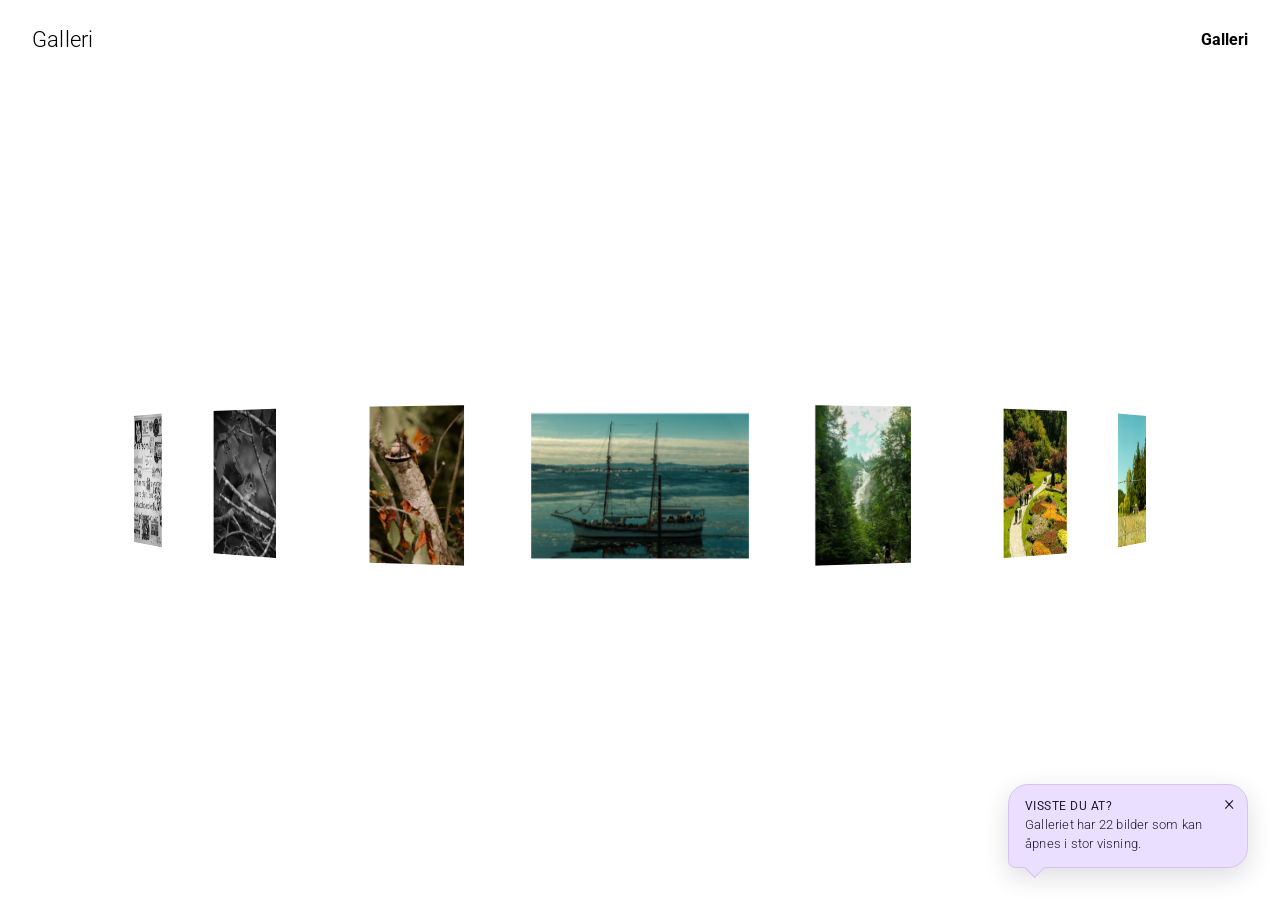
==== commit bfde3578: "Begrens portfolio til galleri Co-authored-by: Copilot <223556219+Copilot@users.noreply.github.com>" ====
--- a/index.html
+++ b/index.html
@@ -4,6 +4,7 @@
     <meta charset="UTF-8">
     <meta name="viewport" content="width=device-width, initial-scale=1.0">
     <title>Min portefølje</title>
+    <script src="gallery-only.js"></script>
     <link href="https://fonts.googleapis.com/css2?family=Roboto:wght@300;400&display=swap" rel="stylesheet">
     <link rel="stylesheet" href="styles.css?v=20261015-2">
     <script src="fun-fact.js?v=20261013-1" defer></script>
